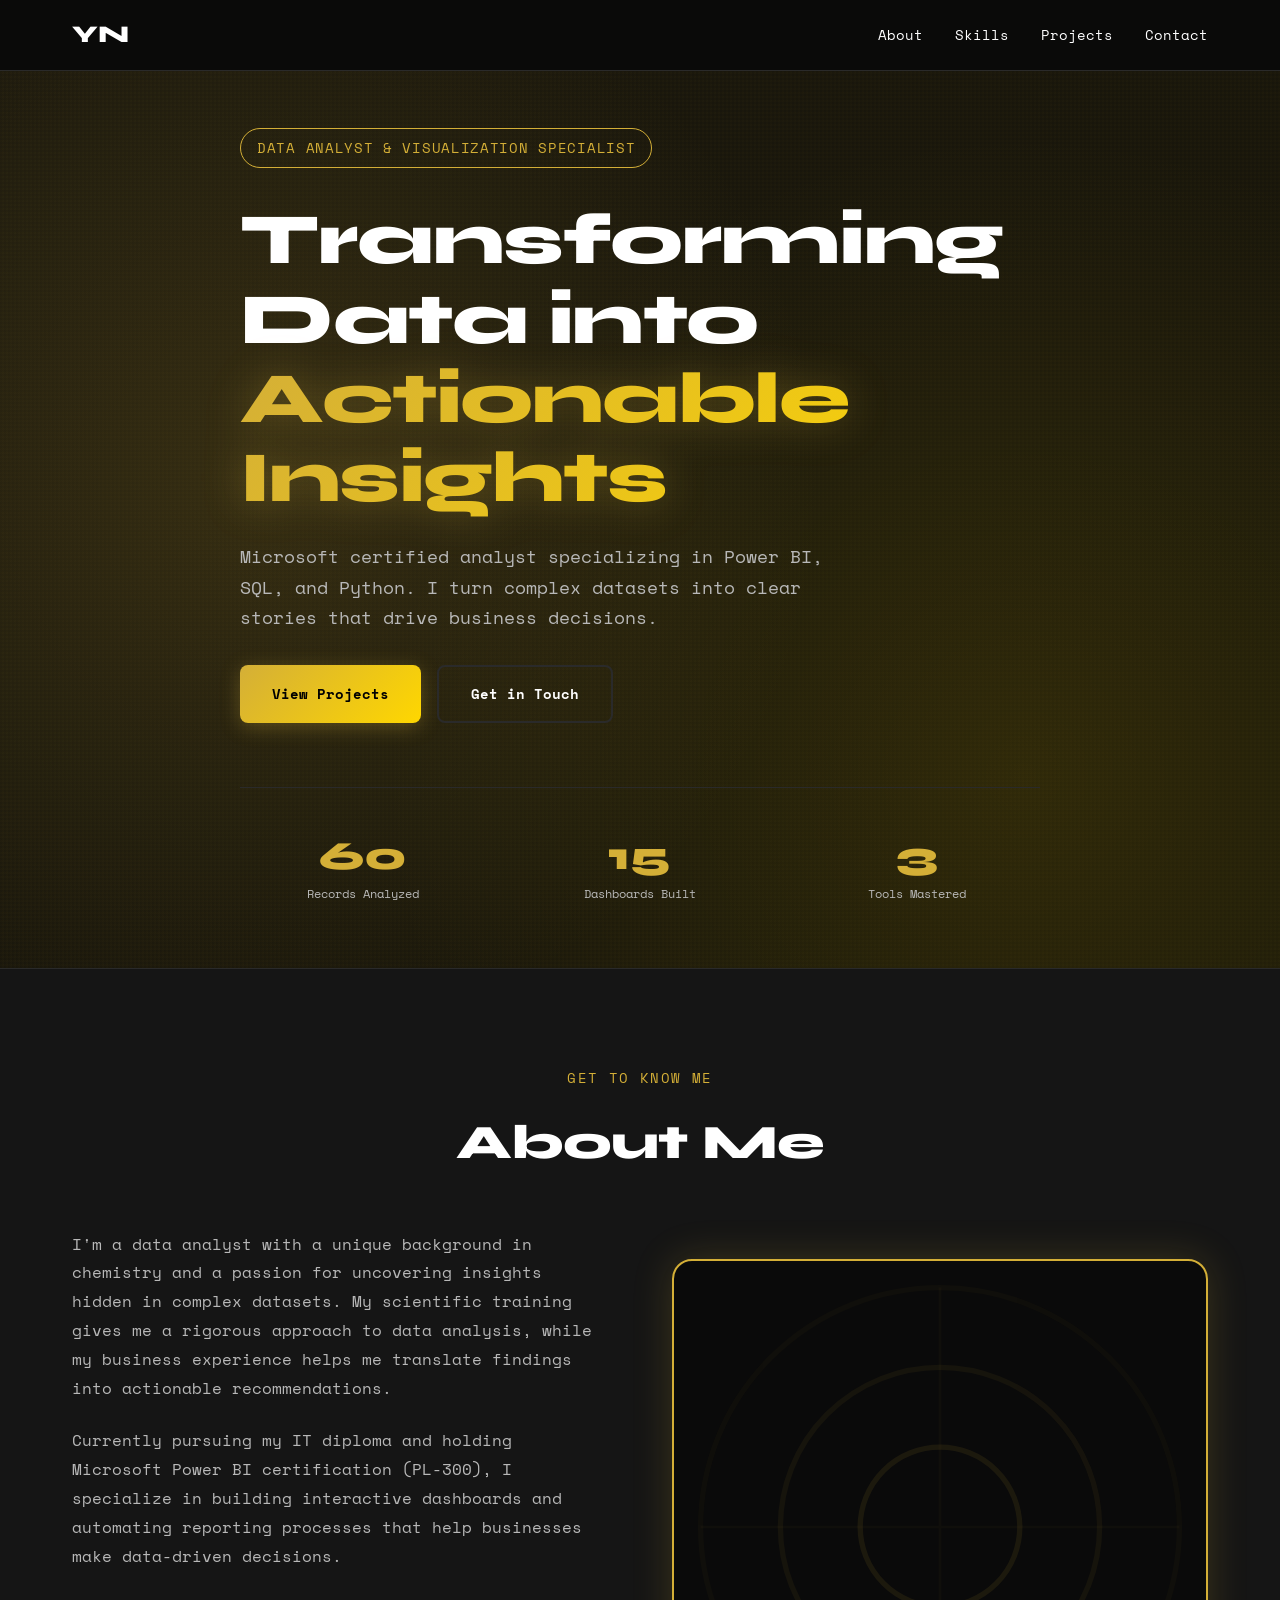
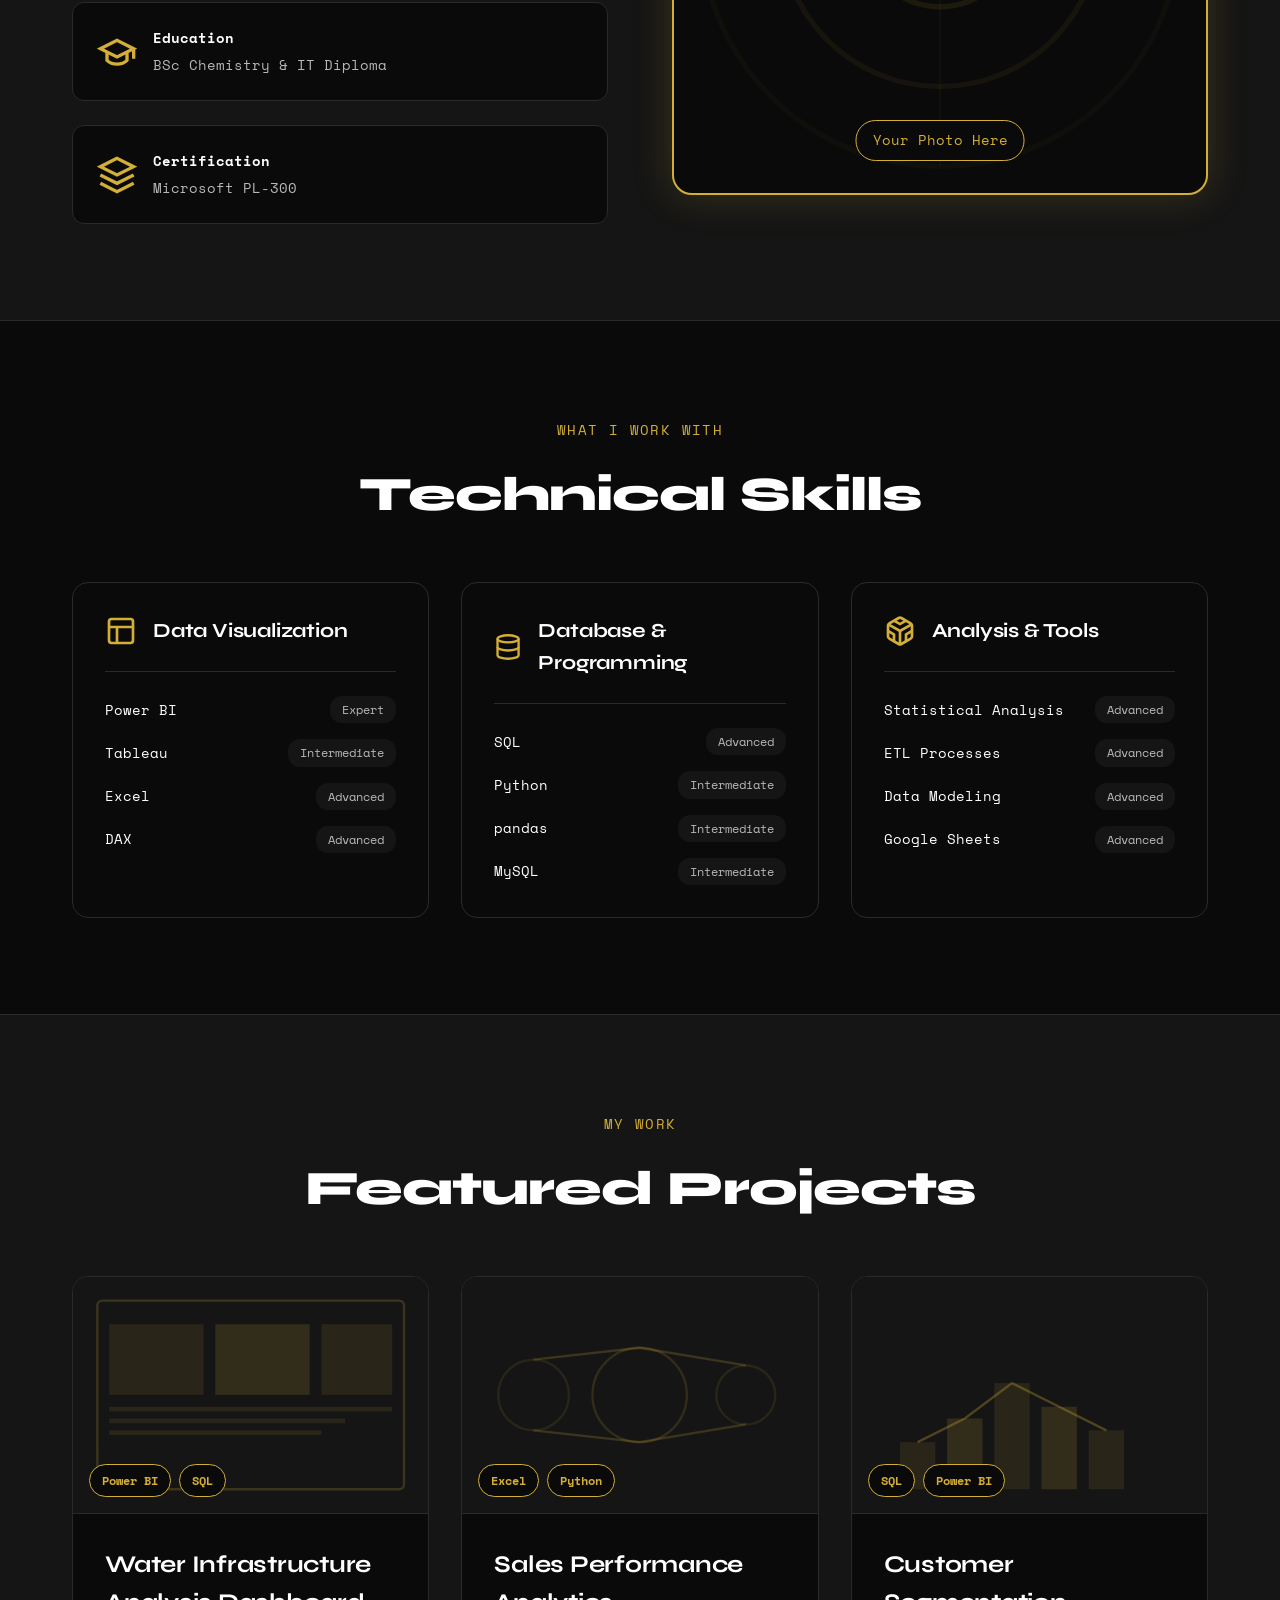
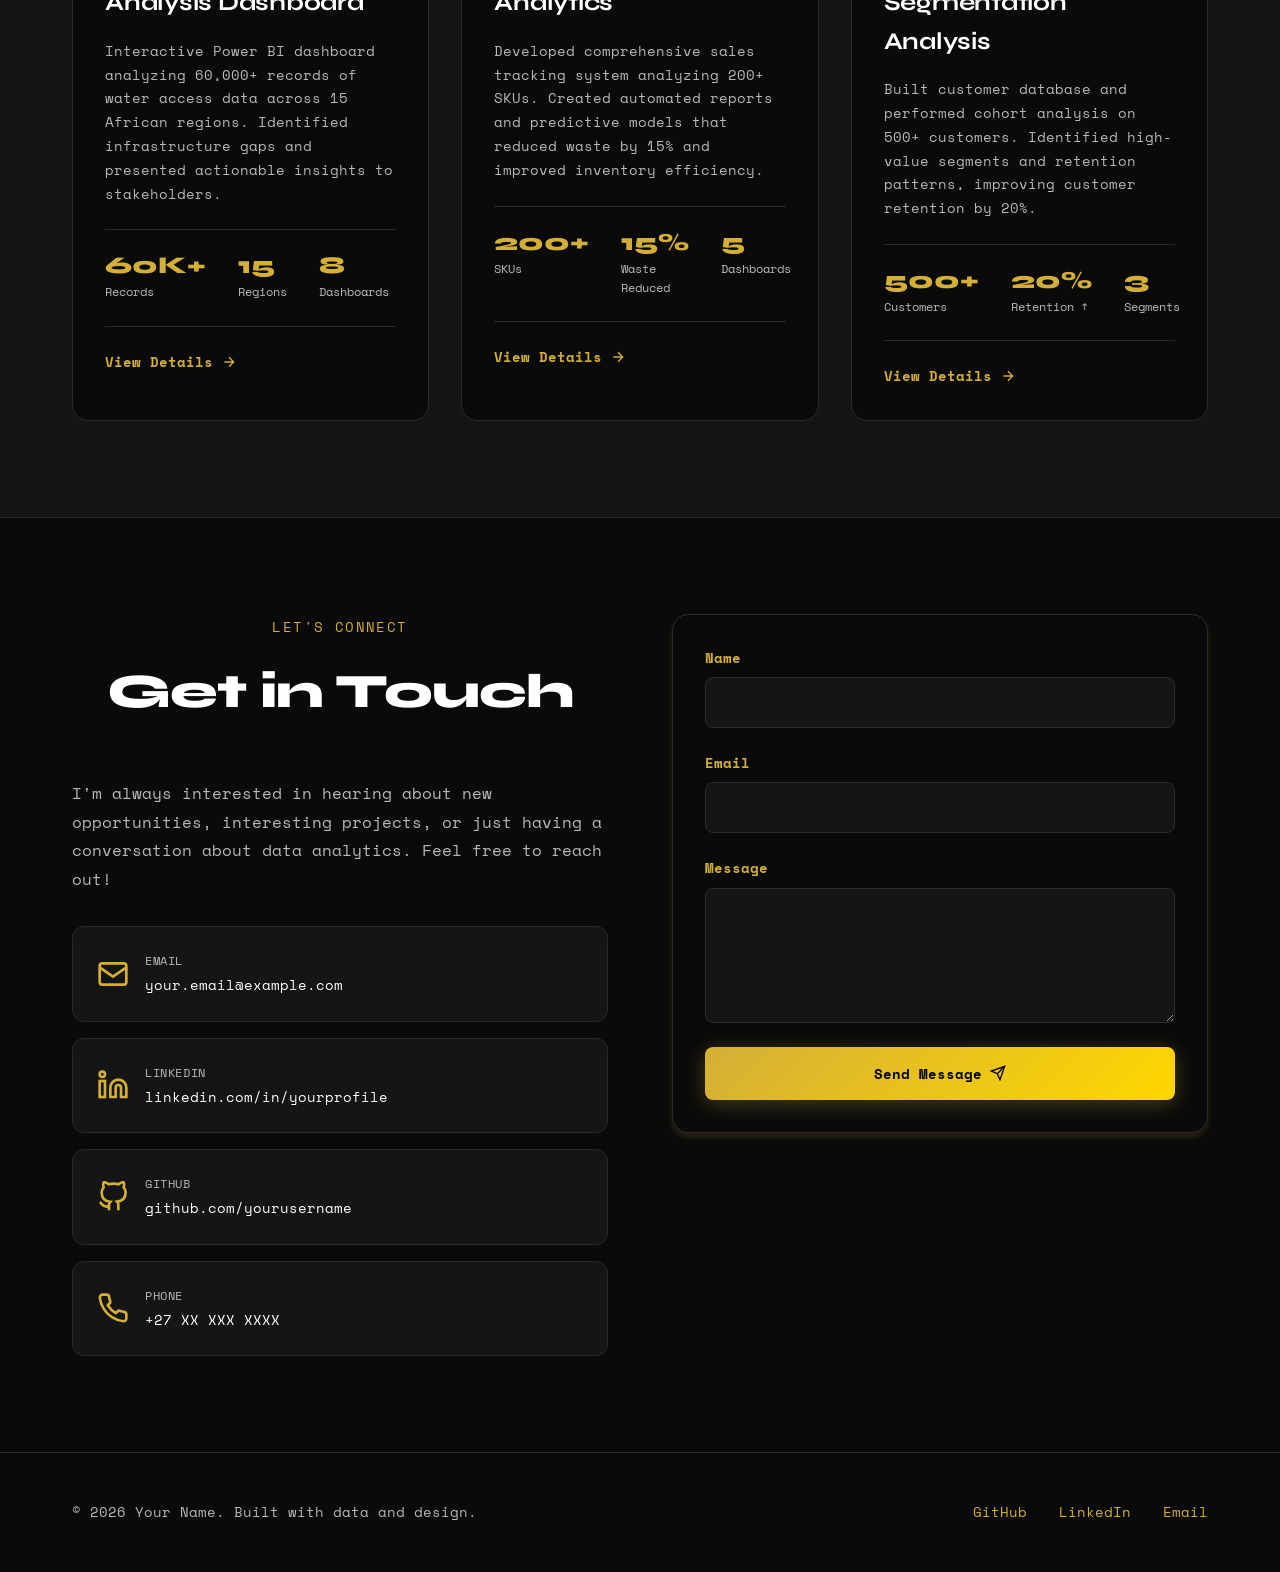
==== index.html @ 5b826ec1 "Add files via upload" ====
<!DOCTYPE html>
<html lang="en">
<head>
    <meta charset="UTF-8">
    <meta name="viewport" content="width=device-width, initial-scale=1.0">
    <title>Your Name - Data Analyst Portfolio</title>
    <link rel="stylesheet" href="styles.css">
    <link href="https://fonts.googleapis.com/css2?family=Space+Mono:wght@400;700&family=Syne:wght@400;600;700;800&display=swap" rel="stylesheet">
</head>
<body>
    <!-- Navigation -->
    <nav class="nav">
        <div class="nav-container">
            <a href="#" class="nav-logo">YN</a>
            <ul class="nav-menu" id="navMenu">
                <li><a href="#about" class="nav-link">About</a></li>
                <li><a href="#skills" class="nav-link">Skills</a></li>
                <li><a href="#projects" class="nav-link">Projects</a></li>
                <li><a href="#contact" class="nav-link">Contact</a></li>
            </ul>
            <div class="hamburger" id="hamburger">
                <span></span>
                <span></span>
                <span></span>
            </div>
        </div>
    </nav>

    <!-- Hero Section -->
    <section class="hero">
        <div class="hero-background"></div>
        <div class="container">
            <div class="hero-content">
                <div class="hero-label">Data Analyst & Visualization Specialist</div>
                <h1 class="hero-title">
                    Transforming Data into
                    <span class="gradient-text">Actionable Insights</span>
                </h1>
                <p class="hero-subtitle">
                    Microsoft certified analyst specializing in Power BI, SQL, and Python. 
                    I turn complex datasets into clear stories that drive business decisions.
                </p>
                <div class="hero-cta">
                    <a href="#projects" class="btn btn-primary">View Projects</a>
                    <a href="#contact" class="btn btn-secondary">Get in Touch</a>
                </div>
            </div>
            <div class="hero-stats">
                <div class="stat-item">
                    <div class="stat-number">60K+</div>
                    <div class="stat-label">Records Analyzed</div>
                </div>
                <div class="stat-item">
                    <div class="stat-number">15+</div>
                    <div class="stat-label">Dashboards Built</div>
                </div>
                <div class="stat-item">
                    <div class="stat-number">3+</div>
                    <div class="stat-label">Tools Mastered</div>
                </div>
            </div>
        </div>
    </section>

    <!-- About Section -->
    <section id="about" class="about">
        <div class="container">
            <div class="section-header">
                <span class="section-label">Get to know me</span>
                <h2 class="section-title">About Me</h2>
            </div>
            <div class="about-grid">
                <div class="about-content">
                    <p class="about-text">
                        I'm a data analyst with a unique background in chemistry and a passion for uncovering 
                        insights hidden in complex datasets. My scientific training gives me a rigorous approach 
                        to data analysis, while my business experience helps me translate findings into 
                        actionable recommendations.
                    </p>
                    <p class="about-text">
                        Currently pursuing my IT diploma and holding Microsoft Power BI certification (PL-300), 
                        I specialize in building interactive dashboards and automating reporting processes that 
                        help businesses make data-driven decisions.
                    </p>
                    <div class="about-credentials">
                        <div class="credential-item">
                            <svg class="credential-icon" viewBox="0 0 24 24" fill="none" stroke="currentColor" stroke-width="2">
                                <path d="M22 10v6M2 10l10-5 10 5-10 5z"></path>
                                <path d="M6 12v5c3 3 9 3 12 0v-5"></path>
                            </svg>
                            <div>
                                <div class="credential-title">Education</div>
                                <div class="credential-desc">BSc Chemistry & IT Diploma</div>
                            </div>
                        </div>
                        <div class="credential-item">
                            <svg class="credential-icon" viewBox="0 0 24 24" fill="none" stroke="currentColor" stroke-width="2">
                                <path d="M12 2L2 7l10 5 10-5-10-5z"></path>
                                <path d="M2 17l10 5 10-5M2 12l10 5 10-5"></path>
                            </svg>
                            <div>
                                <div class="credential-title">Certification</div>
                                <div class="credential-desc">Microsoft PL-300</div>
                            </div>
                        </div>
                    </div>
                </div>
                <div class="about-image">
                    <div class="image-placeholder">
                        <svg viewBox="0 0 200 200" fill="none">
                            <circle cx="100" cy="100" r="90" stroke="currentColor" stroke-width="2" opacity="0.1"/>
                            <circle cx="100" cy="100" r="60" stroke="currentColor" stroke-width="2" opacity="0.2"/>
                            <circle cx="100" cy="100" r="30" stroke="currentColor" stroke-width="2" opacity="0.3"/>
                            <path d="M100 10 L100 190 M10 100 L190 100" stroke="currentColor" stroke-width="1" opacity="0.1"/>
                        </svg>
                        <div class="image-label">Your Photo Here</div>
                    </div>
                </div>
            </div>
        </div>
    </section>

    <!-- Skills Section -->
    <section id="skills" class="skills">
        <div class="container">
            <div class="section-header">
                <span class="section-label">What I work with</span>
                <h2 class="section-title">Technical Skills</h2>
            </div>
            <div class="skills-grid">
                <div class="skill-category">
                    <div class="skill-category-header">
                        <svg class="skill-icon" viewBox="0 0 24 24" fill="none" stroke="currentColor" stroke-width="2">
                            <rect x="3" y="3" width="18" height="18" rx="2"></rect>
                            <path d="M3 9h18M9 21V9"></path>
                        </svg>
                        <h3>Data Visualization</h3>
                    </div>
                    <ul class="skill-list">
                        <li><span class="skill-name">Power BI</span><span class="skill-level">Expert</span></li>
                        <li><span class="skill-name">Tableau</span><span class="skill-level">Intermediate</span></li>
                        <li><span class="skill-name">Excel</span><span class="skill-level">Advanced</span></li>
                        <li><span class="skill-name">DAX</span><span class="skill-level">Advanced</span></li>
                    </ul>
                </div>

                <div class="skill-category">
                    <div class="skill-category-header">
                        <svg class="skill-icon" viewBox="0 0 24 24" fill="none" stroke="currentColor" stroke-width="2">
                            <ellipse cx="12" cy="5" rx="9" ry="3"></ellipse>
                            <path d="M21 12c0 1.66-4 3-9 3s-9-1.34-9-3"></path>
                            <path d="M3 5v14c0 1.66 4 3 9 3s9-1.34 9-3V5"></path>
                        </svg>
                        <h3>Database & Programming</h3>
                    </div>
                    <ul class="skill-list">
                        <li><span class="skill-name">SQL</span><span class="skill-level">Advanced</span></li>
                        <li><span class="skill-name">Python</span><span class="skill-level">Intermediate</span></li>
                        <li><span class="skill-name">pandas</span><span class="skill-level">Intermediate</span></li>
                        <li><span class="skill-name">MySQL</span><span class="skill-level">Intermediate</span></li>
                    </ul>
                </div>

                <div class="skill-category">
                    <div class="skill-category-header">
                        <svg class="skill-icon" viewBox="0 0 24 24" fill="none" stroke="currentColor" stroke-width="2">
                            <path d="M21 16V8a2 2 0 0 0-1-1.73l-7-4a2 2 0 0 0-2 0l-7 4A2 2 0 0 0 3 8v8a2 2 0 0 0 1 1.73l7 4a2 2 0 0 0 2 0l7-4A2 2 0 0 0 21 16z"></path>
                            <polyline points="7.5 4.21 12 6.81 16.5 4.21"></polyline>
                            <polyline points="7.5 19.79 7.5 14.6 3 12"></polyline>
                            <polyline points="21 12 16.5 14.6 16.5 19.79"></polyline>
                            <polyline points="3.27 6.96 12 12.01 20.73 6.96"></polyline>
                            <line x1="12" y1="22.08" x2="12" y2="12"></line>
                        </svg>
                        <h3>Analysis & Tools</h3>
                    </div>
                    <ul class="skill-list">
                        <li><span class="skill-name">Statistical Analysis</span><span class="skill-level">Advanced</span></li>
                        <li><span class="skill-name">ETL Processes</span><span class="skill-level">Advanced</span></li>
                        <li><span class="skill-name">Data Modeling</span><span class="skill-level">Advanced</span></li>
                        <li><span class="skill-name">Google Sheets</span><span class="skill-level">Advanced</span></li>
                    </ul>
                </div>
            </div>
        </div>
    </section>

    <!-- Projects Section -->
    <section id="projects" class="projects">
        <div class="container">
            <div class="section-header">
                <span class="section-label">My work</span>
                <h2 class="section-title">Featured Projects</h2>
            </div>
            <div class="projects-grid">
                <!-- Project 1 -->
                <article class="project-card">
                    <div class="project-image">
                        <div class="project-placeholder">
                            <svg viewBox="0 0 300 200" fill="none">
                                <rect x="20" y="20" width="260" height="160" rx="4" stroke="currentColor" stroke-width="2" opacity="0.2"/>
                                <rect x="30" y="40" width="80" height="60" fill="currentColor" opacity="0.1"/>
                                <rect x="120" y="40" width="80" height="60" fill="currentColor" opacity="0.15"/>
                                <rect x="210" y="40" width="60" height="60" fill="currentColor" opacity="0.1"/>
                                <rect x="30" y="110" width="240" height="4" fill="currentColor" opacity="0.1"/>
                                <rect x="30" y="120" width="200" height="4" fill="currentColor" opacity="0.1"/>
                                <rect x="30" y="130" width="180" height="4" fill="currentColor" opacity="0.1"/>
                            </svg>
                        </div>
                        <div class="project-tags">
                            <span class="tag">Power BI</span>
                            <span class="tag">SQL</span>
                        </div>
                    </div>
                    <div class="project-content">
                        <h3 class="project-title">Water Infrastructure Analysis Dashboard</h3>
                        <p class="project-description">
                            Interactive Power BI dashboard analyzing 60,000+ records of water access data across 
                            15 African regions. Identified infrastructure gaps and presented actionable insights 
                            to stakeholders.
                        </p>
                        <div class="project-stats">
                            <div class="project-stat">
                                <span class="stat-value">60K+</span>
                                <span class="stat-label">Records</span>
                            </div>
                            <div class="project-stat">
                                <span class="stat-value">15</span>
                                <span class="stat-label">Regions</span>
                            </div>
                            <div class="project-stat">
                                <span class="stat-value">8</span>
                                <span class="stat-label">Dashboards</span>
                            </div>
                        </div>
                        <div class="project-links">
                            <a href="#" class="project-link">
                                View Details
                                <svg width="16" height="16" viewBox="0 0 24 24" fill="none" stroke="currentColor" stroke-width="2">
                                    <path d="M5 12h14M12 5l7 7-7 7"/>
                                </svg>
                            </a>
                        </div>
                    </div>
                </article>

                <!-- Project 2 -->
                <article class="project-card">
                    <div class="project-image">
                        <div class="project-placeholder">
                            <svg viewBox="0 0 300 200" fill="none">
                                <circle cx="60" cy="100" r="30" stroke="currentColor" stroke-width="2" opacity="0.1"/>
                                <circle cx="150" cy="100" r="40" stroke="currentColor" stroke-width="2" opacity="0.15"/>
                                <circle cx="240" cy="100" r="25" stroke="currentColor" stroke-width="2" opacity="0.1"/>
                                <path d="M60 70 L150 60 L240 75" stroke="currentColor" stroke-width="2" opacity="0.2"/>
                                <path d="M60 130 L150 140 L240 125" stroke="currentColor" stroke-width="2" opacity="0.2"/>
                            </svg>
                        </div>
                        <div class="project-tags">
                            <span class="tag">Excel</span>
                            <span class="tag">Python</span>
                        </div>
                    </div>
                    <div class="project-content">
                        <h3 class="project-title">Sales Performance Analytics</h3>
                        <p class="project-description">
                            Developed comprehensive sales tracking system analyzing 200+ SKUs. Created automated 
                            reports and predictive models that reduced waste by 15% and improved inventory efficiency.
                        </p>
                        <div class="project-stats">
                            <div class="project-stat">
                                <span class="stat-value">200+</span>
                                <span class="stat-label">SKUs</span>
                            </div>
                            <div class="project-stat">
                                <span class="stat-value">15%</span>
                                <span class="stat-label">Waste Reduced</span>
                            </div>
                            <div class="project-stat">
                                <span class="stat-value">5</span>
                                <span class="stat-label">Dashboards</span>
                            </div>
                        </div>
                        <div class="project-links">
                            <a href="#" class="project-link">
                                View Details
                                <svg width="16" height="16" viewBox="0 0 24 24" fill="none" stroke="currentColor" stroke-width="2">
                                    <path d="M5 12h14M12 5l7 7-7 7"/>
                                </svg>
                            </a>
                        </div>
                    </div>
                </article>

                <!-- Project 3 -->
                <article class="project-card">
                    <div class="project-image">
                        <div class="project-placeholder">
                            <svg viewBox="0 0 300 200" fill="none">
                                <rect x="40" y="140" width="30" height="40" fill="currentColor" opacity="0.1"/>
                                <rect x="80" y="120" width="30" height="60" fill="currentColor" opacity="0.15"/>
                                <rect x="120" y="90" width="30" height="90" fill="currentColor" opacity="0.1"/>
                                <rect x="160" y="110" width="30" height="70" fill="currentColor" opacity="0.15"/>
                                <rect x="200" y="130" width="30" height="50" fill="currentColor" opacity="0.1"/>
                                <path d="M55 140 L95 120 L135 90 L175 110 L215 130" stroke="currentColor" stroke-width="2" opacity="0.3"/>
                            </svg>
                        </div>
                        <div class="project-tags">
                            <span class="tag">SQL</span>
                            <span class="tag">Power BI</span>
                        </div>
                    </div>
                    <div class="project-content">
                        <h3 class="project-title">Customer Segmentation Analysis</h3>
                        <p class="project-description">
                            Built customer database and performed cohort analysis on 500+ customers. Identified 
                            high-value segments and retention patterns, improving customer retention by 20%.
                        </p>
                        <div class="project-stats">
                            <div class="project-stat">
                                <span class="stat-value">500+</span>
                                <span class="stat-label">Customers</span>
                            </div>
                            <div class="project-stat">
                                <span class="stat-value">20%</span>
                                <span class="stat-label">Retention ↑</span>
                            </div>
                            <div class="project-stat">
                                <span class="stat-value">3</span>
                                <span class="stat-label">Segments</span>
                            </div>
                        </div>
                        <div class="project-links">
                            <a href="#" class="project-link">
                                View Details
                                <svg width="16" height="16" viewBox="0 0 24 24" fill="none" stroke="currentColor" stroke-width="2">
                                    <path d="M5 12h14M12 5l7 7-7 7"/>
                                </svg>
                            </a>
                        </div>
                    </div>
                </article>
            </div>
        </div>
    </section>

    <!-- Contact Section -->
    <section id="contact" class="contact">
        <div class="container">
            <div class="contact-grid">
                <div class="contact-info">
                    <div class="section-header">
                        <span class="section-label">Let's connect</span>
                        <h2 class="section-title">Get in Touch</h2>
                    </div>
                    <p class="contact-text">
                        I'm always interested in hearing about new opportunities, interesting projects, 
                        or just having a conversation about data analytics. Feel free to reach out!
                    </p>
                    <div class="contact-methods">
                        <a href="mailto:your.email@example.com" class="contact-method">
                            <svg class="contact-icon" viewBox="0 0 24 24" fill="none" stroke="currentColor" stroke-width="2">
                                <rect x="2" y="4" width="20" height="16" rx="2"></rect>
                                <path d="M22 7l-10 7L2 7"></path>
                            </svg>
                            <div>
                                <div class="contact-label">Email</div>
                                <div class="contact-value">your.email@example.com</div>
                            </div>
                        </a>
                        <a href="https://linkedin.com/in/yourprofile" target="_blank" class="contact-method">
                            <svg class="contact-icon" viewBox="0 0 24 24" fill="none" stroke="currentColor" stroke-width="2">
                                <path d="M16 8a6 6 0 0 1 6 6v7h-4v-7a2 2 0 0 0-2-2 2 2 0 0 0-2 2v7h-4v-7a6 6 0 0 1 6-6z"></path>
                                <rect x="2" y="9" width="4" height="12"></rect>
                                <circle cx="4" cy="4" r="2"></circle>
                            </svg>
                            <div>
                                <div class="contact-label">LinkedIn</div>
                                <div class="contact-value">linkedin.com/in/yourprofile</div>
                            </div>
                        </a>
                        <a href="https://github.com/yourusername" target="_blank" class="contact-method">
                            <svg class="contact-icon" viewBox="0 0 24 24" fill="none" stroke="currentColor" stroke-width="2">
                                <path d="M9 19c-5 1.5-5-2.5-7-3m14 6v-3.87a3.37 3.37 0 0 0-.94-2.61c3.14-.35 6.44-1.54 6.44-7A5.44 5.44 0 0 0 20 4.77 5.07 5.07 0 0 0 19.91 1S18.73.65 16 2.48a13.38 13.38 0 0 0-7 0C6.27.65 5.09 1 5.09 1A5.07 5.07 0 0 0 5 4.77a5.44 5.44 0 0 0-1.5 3.78c0 5.42 3.3 6.61 6.44 7A3.37 3.37 0 0 0 9 18.13V22"></path>
                            </svg>
                            <div>
                                <div class="contact-label">GitHub</div>
                                <div class="contact-value">github.com/yourusername</div>
                            </div>
                        </a>
                        <a href="tel:+27XXXXXXXXX" class="contact-method">
                            <svg class="contact-icon" viewBox="0 0 24 24" fill="none" stroke="currentColor" stroke-width="2">
                                <path d="M22 16.92v3a2 2 0 0 1-2.18 2 19.79 19.79 0 0 1-8.63-3.07 19.5 19.5 0 0 1-6-6 19.79 19.79 0 0 1-3.07-8.67A2 2 0 0 1 4.11 2h3a2 2 0 0 1 2 1.72 12.84 12.84 0 0 0 .7 2.81 2 2 0 0 1-.45 2.11L8.09 9.91a16 16 0 0 0 6 6l1.27-1.27a2 2 0 0 1 2.11-.45 12.84 12.84 0 0 0 2.81.7A2 2 0 0 1 22 16.92z"></path>
                            </svg>
                            <div>
                                <div class="contact-label">Phone</div>
                                <div class="contact-value">+27 XX XXX XXXX</div>
                            </div>
                        </a>
                    </div>
                </div>
                <div class="contact-form-wrapper">
                    <form class="contact-form" id="contactForm">
                        <div class="form-group">
                            <label for="name">Name</label>
                            <input type="text" id="name" name="name" required>
                        </div>
                        <div class="form-group">
                            <label for="email">Email</label>
                            <input type="email" id="email" name="email" required>
                        </div>
                        <div class="form-group">
                            <label for="message">Message</label>
                            <textarea id="message" name="message" rows="5" required></textarea>
                        </div>
                        <button type="submit" class="btn btn-primary btn-full">
                            Send Message
                            <svg width="16" height="16" viewBox="0 0 24 24" fill="none" stroke="currentColor" stroke-width="2">
                                <line x1="22" y1="2" x2="11" y2="13"></line>
                                <polygon points="22 2 15 22 11 13 2 9 22 2"></polygon>
                            </svg>
                        </button>
                    </form>
                </div>
            </div>
        </div>
    </section>

    <!-- Footer -->
    <footer class="footer">
        <div class="container">
            <div class="footer-content">
                <p>&copy; 2026 Your Name. Built with data and design.</p>
                <div class="footer-links">
                    <a href="https://github.com/yourusername" target="_blank">GitHub</a>
                    <a href="https://linkedin.com/in/yourprofile" target="_blank">LinkedIn</a>
                    <a href="mailto:your.email@example.com">Email</a>
                </div>
            </div>
        </div>
    </footer>

    <script src="script.js"></script>
</body>
</html>
---- styles.css ----
:root {
    --color-primary: #D4AF37;
    --color-primary-dark: #B8941F;
    --color-secondary: #FFD700;
    --color-text: #ffffff;
    --color-text-light: #b8b8b8;
    --color-bg: #0a0a0a;
    --color-bg-alt: #151515;
    --color-border: #2a2a2a;
    --color-accent: #FFD700;
    
    --font-display: 'Syne', sans-serif;
    --font-body: 'Space Mono', monospace;
    
    --transition: all 0.3s cubic-bezier(0.4, 0, 0.2, 1);
    --shadow-sm: 0 1px 3px rgba(212, 175, 55, 0.1);
    --shadow-md: 0 4px 6px rgba(212, 175, 55, 0.15);
    --shadow-lg: 0 10px 40px rgba(212, 175, 55, 0.2);
    --shadow-xl: 0 20px 60px rgba(212, 175, 55, 0.25);
}

* {
    margin: 0;
    padding: 0;
    box-sizing: border-box;
}

html {
    scroll-behavior: smooth;
}

body {
    font-family: var(--font-body);
    color: var(--color-text);
    background: var(--color-bg);
    line-height: 1.6;
    overflow-x: hidden;
}

.container {
    max-width: 1200px;
    margin: 0 auto;
    padding: 0 2rem;
}

/* Navigation */
.nav {
    position: fixed;
    top: 0;
    left: 0;
    right: 0;
    background: rgba(10, 10, 10, 0.95);
    backdrop-filter: blur(10px);
    z-index: 1000;
    border-bottom: 1px solid var(--color-border);
    transition: var(--transition);
}

.nav.scrolled {
    box-shadow: var(--shadow-md);
    border-bottom: 1px solid var(--color-primary);
}

.nav-container {
    max-width: 1200px;
    margin: 0 auto;
    padding: 1rem 2rem;
    display: flex;
    justify-content: space-between;
    align-items: center;
}

.nav-logo {
    font-family: var(--font-display);
    font-size: 1.5rem;
    font-weight: 800;
    color: var(--color-text);
    text-decoration: none;
    letter-spacing: -0.02em;
}

.nav-menu {
    display: flex;
    list-style: none;
    gap: 2rem;
}

.nav-link {
    color: var(--color-text);
    text-decoration: none;
    font-size: 0.875rem;
    font-weight: 400;
    transition: var(--transition);
    position: relative;
}

.nav-link::after {
    content: '';
    position: absolute;
    bottom: -4px;
    left: 0;
    width: 0;
    height: 2px;
    background: var(--color-primary);
    transition: var(--transition);
}

.nav-link:hover {
    color: var(--color-primary);
}

.nav-link:hover::after {
    width: 100%;
}

.hamburger {
    display: none;
    flex-direction: column;
    gap: 5px;
    cursor: pointer;
}

.hamburger span {
    width: 25px;
    height: 2px;
    background: var(--color-primary);
    transition: var(--transition);
}

/* Hero Section */
.hero {
    min-height: 100vh;
    display: flex;
    align-items: center;
    position: relative;
    padding: 8rem 0 4rem;
    overflow: hidden;
}

.hero-background {
    position: absolute;
    top: 0;
    left: 0;
    right: 0;
    bottom: 0;
    z-index: 0;
    background: 
        linear-gradient(135deg, rgba(212, 175, 55, 0.08) 0%, rgba(255, 215, 0, 0.05) 100%),
        radial-gradient(circle at 20% 50%, rgba(212, 175, 55, 0.15) 0%, transparent 50%),
        radial-gradient(circle at 80% 80%, rgba(255, 215, 0, 0.1) 0%, transparent 50%);
}

.hero-background::before {
    content: '';
    position: absolute;
    top: 0;
    left: 0;
    right: 0;
    bottom: 0;
    background-image: 
        repeating-linear-gradient(0deg, transparent, transparent 2px, rgba(212, 175, 55, 0.03) 2px, rgba(212, 175, 55, 0.03) 4px),
        repeating-linear-gradient(90deg, transparent, transparent 2px, rgba(212, 175, 55, 0.03) 2px, rgba(212, 175, 55, 0.03) 4px);
    opacity: 0.5;
}

.hero .container {
    position: relative;
    z-index: 1;
}

.hero-content {
    max-width: 800px;
    animation: fadeInUp 1s ease-out;
}

.hero-label {
    display: inline-block;
    font-size: 0.875rem;
    font-weight: 400;
    color: var(--color-primary);
    border: 1px solid var(--color-primary);
    padding: 0.5rem 1rem;
    border-radius: 50px;
    margin-bottom: 2rem;
    letter-spacing: 0.05em;
    text-transform: uppercase;
}

.hero-title {
    font-family: var(--font-display);
    font-size: clamp(2.5rem, 6vw, 4.5rem);
    font-weight: 800;
    line-height: 1.1;
    margin-bottom: 1.5rem;
    letter-spacing: -0.02em;
}

.gradient-text {
    background: linear-gradient(135deg, var(--color-primary) 0%, var(--color-secondary) 100%);
    -webkit-background-clip: text;
    -webkit-text-fill-color: transparent;
    background-clip: text;
    display: inline-block;
    filter: drop-shadow(0 0 20px rgba(212, 175, 55, 0.3));
}

.hero-subtitle {
    font-size: 1.125rem;
    color: var(--color-text-light);
    margin-bottom: 2rem;
    max-width: 600px;
    line-height: 1.7;
}

.hero-cta {
    display: flex;
    gap: 1rem;
    flex-wrap: wrap;
}

.btn {
    display: inline-flex;
    align-items: center;
    gap: 0.5rem;
    padding: 1rem 2rem;
    border-radius: 8px;
    font-family: var(--font-body);
    font-size: 0.875rem;
    font-weight: 700;
    text-decoration: none;
    transition: var(--transition);
    cursor: pointer;
    border: none;
}

.btn-primary {
    background: linear-gradient(135deg, var(--color-primary) 0%, var(--color-secondary) 100%);
    color: #000000;
    font-weight: 700;
    box-shadow: 0 4px 20px rgba(212, 175, 55, 0.3);
}

.btn-primary:hover {
    background: linear-gradient(135deg, var(--color-secondary) 0%, var(--color-primary) 100%);
    transform: translateY(-2px);
    box-shadow: 0 8px 30px rgba(212, 175, 55, 0.5);
}

.btn-secondary {
    background: transparent;
    color: var(--color-text);
    border: 2px solid var(--color-border);
}

.btn-secondary:hover {
    border-color: var(--color-primary);
    color: var(--color-primary);
    transform: translateY(-2px);
}

.btn-full {
    width: 100%;
    justify-content: center;
}

.hero-stats {
    display: grid;
    grid-template-columns: repeat(auto-fit, minmax(150px, 1fr));
    gap: 2rem;
    margin-top: 4rem;
    padding-top: 3rem;
    border-top: 1px solid var(--color-border);
}

.stat-item {
    text-align: center;
    animation: fadeInUp 1s ease-out;
    animation-delay: 0.3s;
    opacity: 0;
    animation-fill-mode: forwards;
}

.stat-number {
    font-family: var(--font-display);
    font-size: 2.5rem;
    font-weight: 800;
    color: var(--color-primary);
    line-height: 1;
    margin-bottom: 0.5rem;
}

.stat-label {
    font-size: 0.875rem;
    color: var(--color-text-light);
}

/* Section Styling */
section {
    padding: 6rem 0;
}

.section-header {
    margin-bottom: 3rem;
    text-align: center;
}

.section-label {
    display: inline-block;
    font-size: 0.875rem;
    color: var(--color-primary);
    text-transform: uppercase;
    letter-spacing: 0.1em;
    margin-bottom: 1rem;
}

.section-title {
    font-family: var(--font-display);
    font-size: clamp(2rem, 4vw, 3rem);
    font-weight: 800;
    letter-spacing: -0.02em;
}

/* About Section */
.about {
    background: var(--color-bg-alt);
    border-top: 1px solid var(--color-border);
    border-bottom: 1px solid var(--color-border);
}

.about-grid {
    display: grid;
    grid-template-columns: 1fr 1fr;
    gap: 4rem;
    align-items: center;
}

.about-text {
    font-size: 1rem;
    color: var(--color-text-light);
    margin-bottom: 1.5rem;
    line-height: 1.8;
}

.about-credentials {
    display: flex;
    flex-direction: column;
    gap: 1.5rem;
    margin-top: 2rem;
}

.credential-item {
    display: flex;
    align-items: center;
    gap: 1rem;
    padding: 1.5rem;
    background: var(--color-bg);
    border-radius: 12px;
    border: 1px solid var(--color-border);
    transition: var(--transition);
}

.credential-item:hover {
    transform: translateX(8px);
    box-shadow: var(--shadow-md);
    border-color: var(--color-primary);
}

.credential-icon {
    width: 40px;
    height: 40px;
    color: var(--color-primary);
    flex-shrink: 0;
}

.credential-title {
    font-size: 0.875rem;
    font-weight: 700;
    color: var(--color-text);
    margin-bottom: 0.25rem;
}

.credential-desc {
    font-size: 0.875rem;
    color: var(--color-text-light);
}

.about-image {
    position: relative;
}

.image-placeholder {
    position: relative;
    aspect-ratio: 1;
    background: var(--color-bg);
    border-radius: 20px;
    border: 2px solid var(--color-primary);
    display: flex;
    align-items: center;
    justify-content: center;
    overflow: hidden;
    box-shadow: 0 0 40px rgba(212, 175, 55, 0.2);
}

.image-placeholder svg {
    width: 100%;
    height: 100%;
    color: var(--color-primary);
    opacity: 0.3;
}

.image-label {
    position: absolute;
    bottom: 2rem;
    left: 50%;
    transform: translateX(-50%);
    font-size: 0.875rem;
    color: var(--color-primary);
    background: var(--color-bg);
    padding: 0.5rem 1rem;
    border-radius: 20px;
    border: 1px solid var(--color-primary);
}

/* Skills Section */
.skills-grid {
    display: grid;
    grid-template-columns: repeat(auto-fit, minmax(300px, 1fr));
    gap: 2rem;
}

.skill-category {
    background: var(--color-bg);
    border: 1px solid var(--color-border);
    border-radius: 16px;
    padding: 2rem;
    transition: var(--transition);
    position: relative;
    overflow: hidden;
}

.skill-category::before {
    content: '';
    position: absolute;
    top: 0;
    left: 0;
    right: 0;
    height: 3px;
    background: linear-gradient(90deg, var(--color-primary) 0%, var(--color-secondary) 100%);
    opacity: 0;
    transition: var(--transition);
}

.skill-category:hover {
    box-shadow: var(--shadow-lg);
    transform: translateY(-4px);
    border-color: var(--color-primary);
}

.skill-category:hover::before {
    opacity: 1;
}

.skill-category-header {
    display: flex;
    align-items: center;
    gap: 1rem;
    margin-bottom: 1.5rem;
    padding-bottom: 1.5rem;
    border-bottom: 1px solid var(--color-border);
}

.skill-icon {
    width: 32px;
    height: 32px;
    color: var(--color-primary);
}

.skill-category-header h3 {
    font-family: var(--font-display);
    font-size: 1.25rem;
    font-weight: 700;
    letter-spacing: -0.01em;
}

.skill-list {
    list-style: none;
    display: flex;
    flex-direction: column;
    gap: 1rem;
}

.skill-list li {
    display: flex;
    justify-content: space-between;
    align-items: center;
    font-size: 0.875rem;
}

.skill-name {
    color: var(--color-text);
    font-weight: 400;
}

.skill-level {
    color: var(--color-text-light);
    font-size: 0.75rem;
    padding: 0.25rem 0.75rem;
    background: var(--color-bg-alt);
    border-radius: 12px;
}

/* Projects Section */
.projects {
    background: var(--color-bg-alt);
    border-top: 1px solid var(--color-border);
    border-bottom: 1px solid var(--color-border);
}

.projects-grid {
    display: grid;
    grid-template-columns: repeat(auto-fit, minmax(350px, 1fr));
    gap: 2rem;
}

.project-card {
    background: var(--color-bg);
    border-radius: 16px;
    overflow: hidden;
    border: 1px solid var(--color-border);
    transition: var(--transition);
    position: relative;
}

.project-card::after {
    content: '';
    position: absolute;
    top: 0;
    left: 0;
    right: 0;
    bottom: 0;
    border: 2px solid var(--color-primary);
    border-radius: 16px;
    opacity: 0;
    transition: var(--transition);
    pointer-events: none;
}

.project-card:hover {
    transform: translateY(-8px);
    box-shadow: var(--shadow-xl);
}

.project-card:hover::after {
    opacity: 1;
}

.project-image {
    position: relative;
    aspect-ratio: 3/2;
    background: var(--color-bg-alt);
    border-bottom: 1px solid var(--color-border);
}

.project-placeholder {
    width: 100%;
    height: 100%;
    display: flex;
    align-items: center;
    justify-content: center;
}

.project-placeholder svg {
    width: 100%;
    height: 100%;
    color: var(--color-primary);
}

.project-tags {
    position: absolute;
    bottom: 1rem;
    left: 1rem;
    display: flex;
    gap: 0.5rem;
}

.tag {
    font-size: 0.75rem;
    padding: 0.375rem 0.75rem;
    background: var(--color-bg);
    color: var(--color-primary);
    border-radius: 20px;
    font-weight: 700;
    border: 1px solid var(--color-primary);
    backdrop-filter: blur(10px);
}

.project-content {
    padding: 2rem;
}

.project-title {
    font-family: var(--font-display);
    font-size: 1.5rem;
    font-weight: 700;
    margin-bottom: 1rem;
    letter-spacing: -0.01em;
}

.project-description {
    font-size: 0.875rem;
    color: var(--color-text-light);
    line-height: 1.7;
    margin-bottom: 1.5rem;
}

.project-stats {
    display: flex;
    gap: 2rem;
    padding: 1.5rem 0;
    border-top: 1px solid var(--color-border);
    border-bottom: 1px solid var(--color-border);
    margin-bottom: 1.5rem;
}

.project-stat {
    display: flex;
    flex-direction: column;
}

.stat-value {
    font-family: var(--font-display);
    font-size: 1.5rem;
    font-weight: 800;
    color: var(--color-primary);
    line-height: 1;
}

.stat-label {
    font-size: 0.75rem;
    color: var(--color-text-light);
    margin-top: 0.25rem;
}

.project-links {
    display: flex;
    gap: 1rem;
}

.project-link {
    display: inline-flex;
    align-items: center;
    gap: 0.5rem;
    color: var(--color-primary);
    text-decoration: none;
    font-size: 0.875rem;
    font-weight: 700;
    transition: var(--transition);
}

.project-link:hover {
    gap: 0.75rem;
}

.project-link svg {
    transition: var(--transition);
}

/* Contact Section */
.contact-grid {
    display: grid;
    grid-template-columns: 1fr 1fr;
    gap: 4rem;
    align-items: start;
}

.contact-text {
    font-size: 1rem;
    color: var(--color-text-light);
    line-height: 1.8;
    margin-bottom: 2rem;
}

.contact-methods {
    display: flex;
    flex-direction: column;
    gap: 1rem;
}

.contact-method {
    display: flex;
    align-items: center;
    gap: 1rem;
    padding: 1.5rem;
    background: var(--color-bg-alt);
    border-radius: 12px;
    border: 1px solid var(--color-border);
    text-decoration: none;
    transition: var(--transition);
}

.contact-method:hover {
    transform: translateX(8px);
    box-shadow: var(--shadow-md);
    border-color: var(--color-primary);
}

.contact-icon {
    width: 32px;
    height: 32px;
    color: var(--color-primary);
    flex-shrink: 0;
}

.contact-label {
    font-size: 0.75rem;
    color: var(--color-text-light);
    text-transform: uppercase;
    letter-spacing: 0.05em;
    margin-bottom: 0.25rem;
}

.contact-value {
    font-size: 0.875rem;
    color: var(--color-text);
    font-weight: 400;
}

.contact-form-wrapper {
    background: var(--color-bg);
    padding: 2rem;
    border-radius: 16px;
    border: 1px solid var(--color-border);
    box-shadow: var(--shadow-md);
}

.contact-form {
    display: flex;
    flex-direction: column;
    gap: 1.5rem;
}

.form-group {
    display: flex;
    flex-direction: column;
    gap: 0.5rem;
}

.form-group label {
    font-size: 0.875rem;
    font-weight: 700;
    color: var(--color-primary);
}

.form-group input,
.form-group textarea {
    font-family: var(--font-body);
    font-size: 0.875rem;
    padding: 0.875rem;
    border: 1px solid var(--color-border);
    border-radius: 8px;
    transition: var(--transition);
    background: var(--color-bg-alt);
    color: var(--color-text);
}

.form-group input:focus,
.form-group textarea:focus {
    outline: none;
    border-color: var(--color-primary);
    box-shadow: 0 0 0 3px rgba(212, 175, 55, 0.2);
    background: var(--color-bg);
}

.form-group textarea {
    resize: vertical;
    min-height: 120px;
}

/* Footer */
.footer {
    background: var(--color-bg);
    color: var(--color-text);
    padding: 3rem 0;
    border-top: 1px solid var(--color-border);
}

.footer-content {
    display: flex;
    justify-content: space-between;
    align-items: center;
    flex-wrap: wrap;
    gap: 1rem;
}

.footer-content p {
    font-size: 0.875rem;
    opacity: 0.7;
}

.footer-links {
    display: flex;
    gap: 2rem;
}

.footer-links a {
    color: var(--color-primary);
    text-decoration: none;
    font-size: 0.875rem;
    transition: var(--transition);
}

.footer-links a:hover {
    color: var(--color-secondary);
    text-shadow: 0 0 10px rgba(212, 175, 55, 0.5);
}

/* Animations */
@keyframes fadeInUp {
    from {
        opacity: 0;
        transform: translateY(30px);
    }
    to {
        opacity: 1;
        transform: translateY(0);
    }
}

@keyframes fadeIn {
    from {
        opacity: 0;
    }
    to {
        opacity: 1;
    }
}

/* Responsive Design */
@media (max-width: 968px) {
    .nav-menu {
        position: fixed;
        top: 70px;
        right: -100%;
        width: 100%;
        max-width: 300px;
        height: calc(100vh - 70px);
        background: var(--color-bg);
        flex-direction: column;
        padding: 2rem;
        box-shadow: var(--shadow-lg);
        transition: var(--transition);
        gap: 1rem;
        border-left: 1px solid var(--color-border);
    }
    
    .nav-menu.active {
        right: 0;
    }
    
    .hamburger {
        display: flex;
    }
    
    .hamburger.active span:nth-child(1) {
        transform: rotate(45deg) translate(7px, 7px);
    }
    
    .hamburger.active span:nth-child(2) {
        opacity: 0;
    }
    
    .hamburger.active span:nth-child(3) {
        transform: rotate(-45deg) translate(7px, -7px);
    }
    
    .about-grid,
    .contact-grid {
        grid-template-columns: 1fr;
        gap: 3rem;
    }
    
    .projects-grid {
        grid-template-columns: 1fr;
    }
    
    .hero-stats {
        grid-template-columns: repeat(3, 1fr);
    }
}

@media (max-width: 640px) {
    .container {
        padding: 0 1rem;
    }
    
    .hero {
        padding: 6rem 0 3rem;
    }
    
    .hero-cta {
        flex-direction: column;
    }
    
    .btn {
        width: 100%;
        justify-content: center;
    }
    
    .hero-stats {
        grid-template-columns: 1fr;
        gap: 1.5rem;
    }
    
    .skills-grid {
        grid-template-columns: 1fr;
    }
    
    section {
        padding: 4rem 0;
    }
}

/* Scroll animations */
.fade-in {
    opacity: 0;
    transform: translateY(30px);
    transition: opacity 0.6s ease-out, transform 0.6s ease-out;
}

.fade-in.visible {
    opacity: 1;
    transform: translateY(0);
}
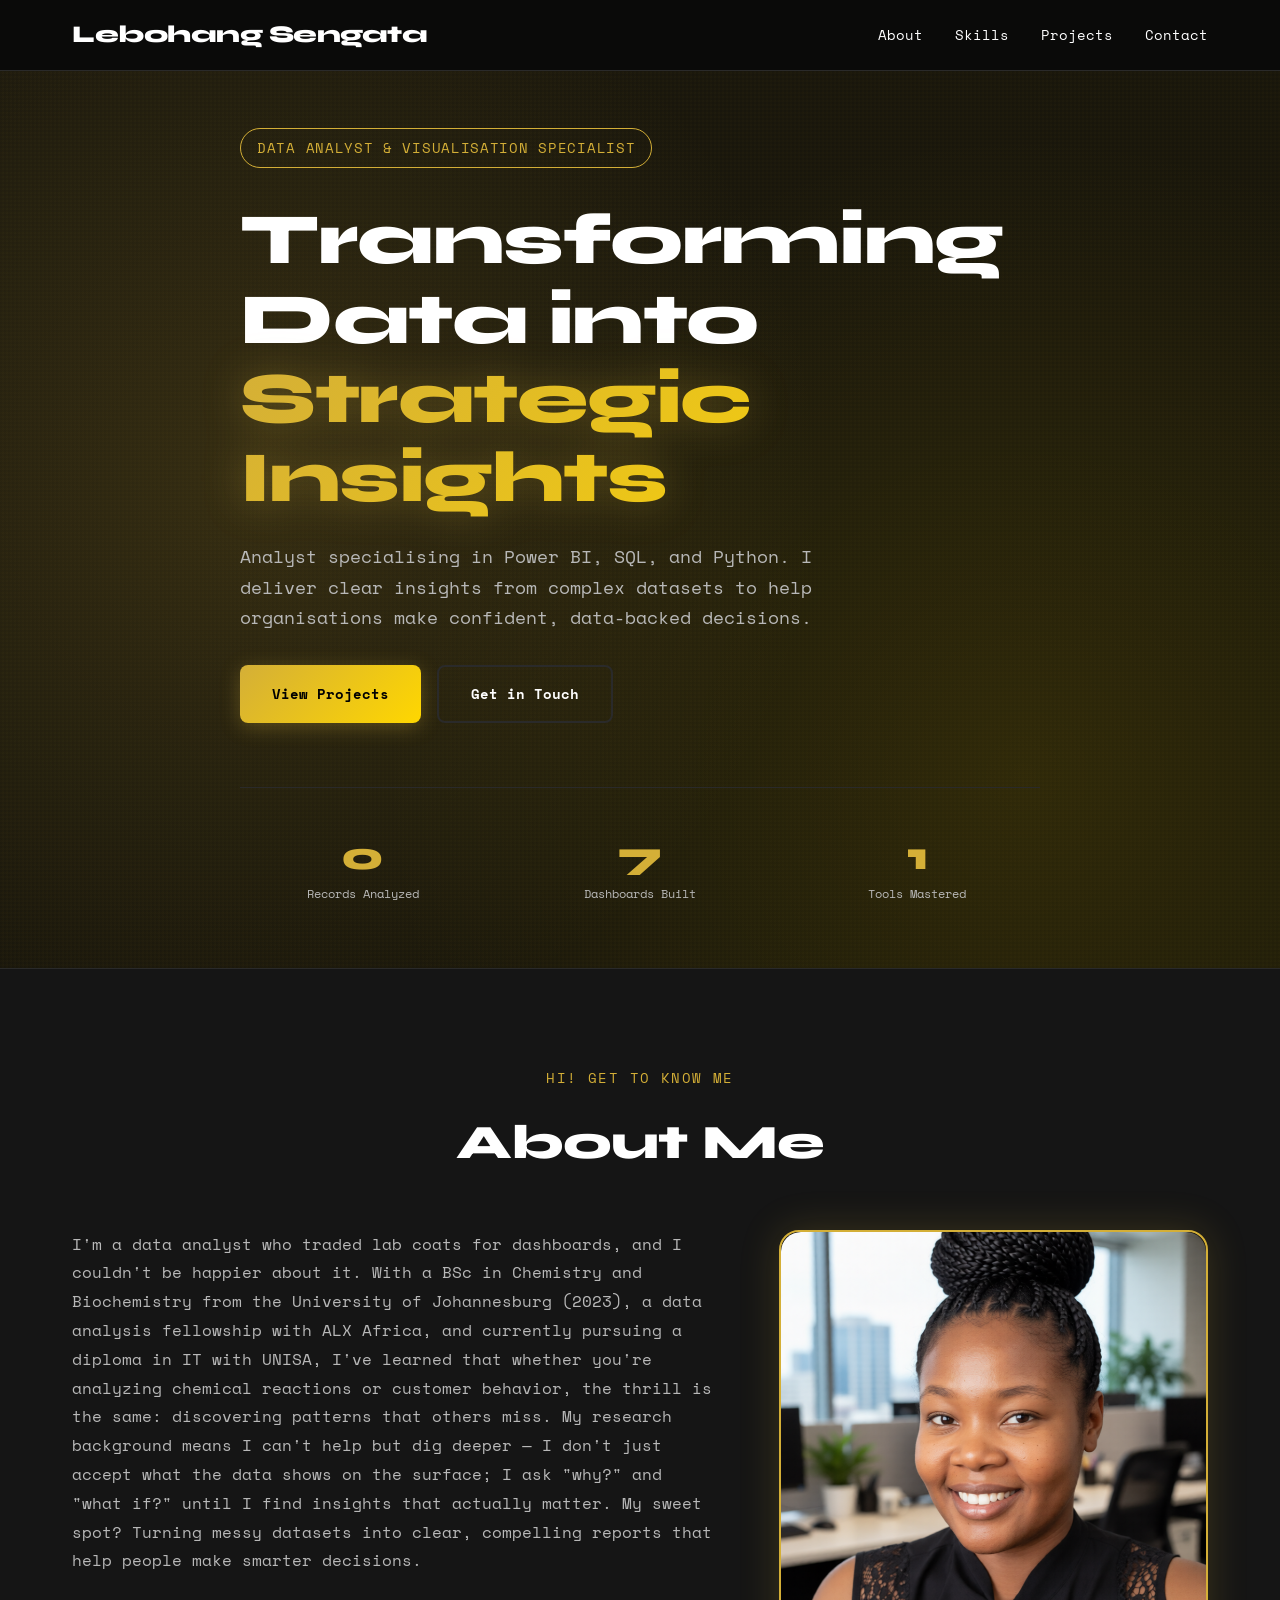
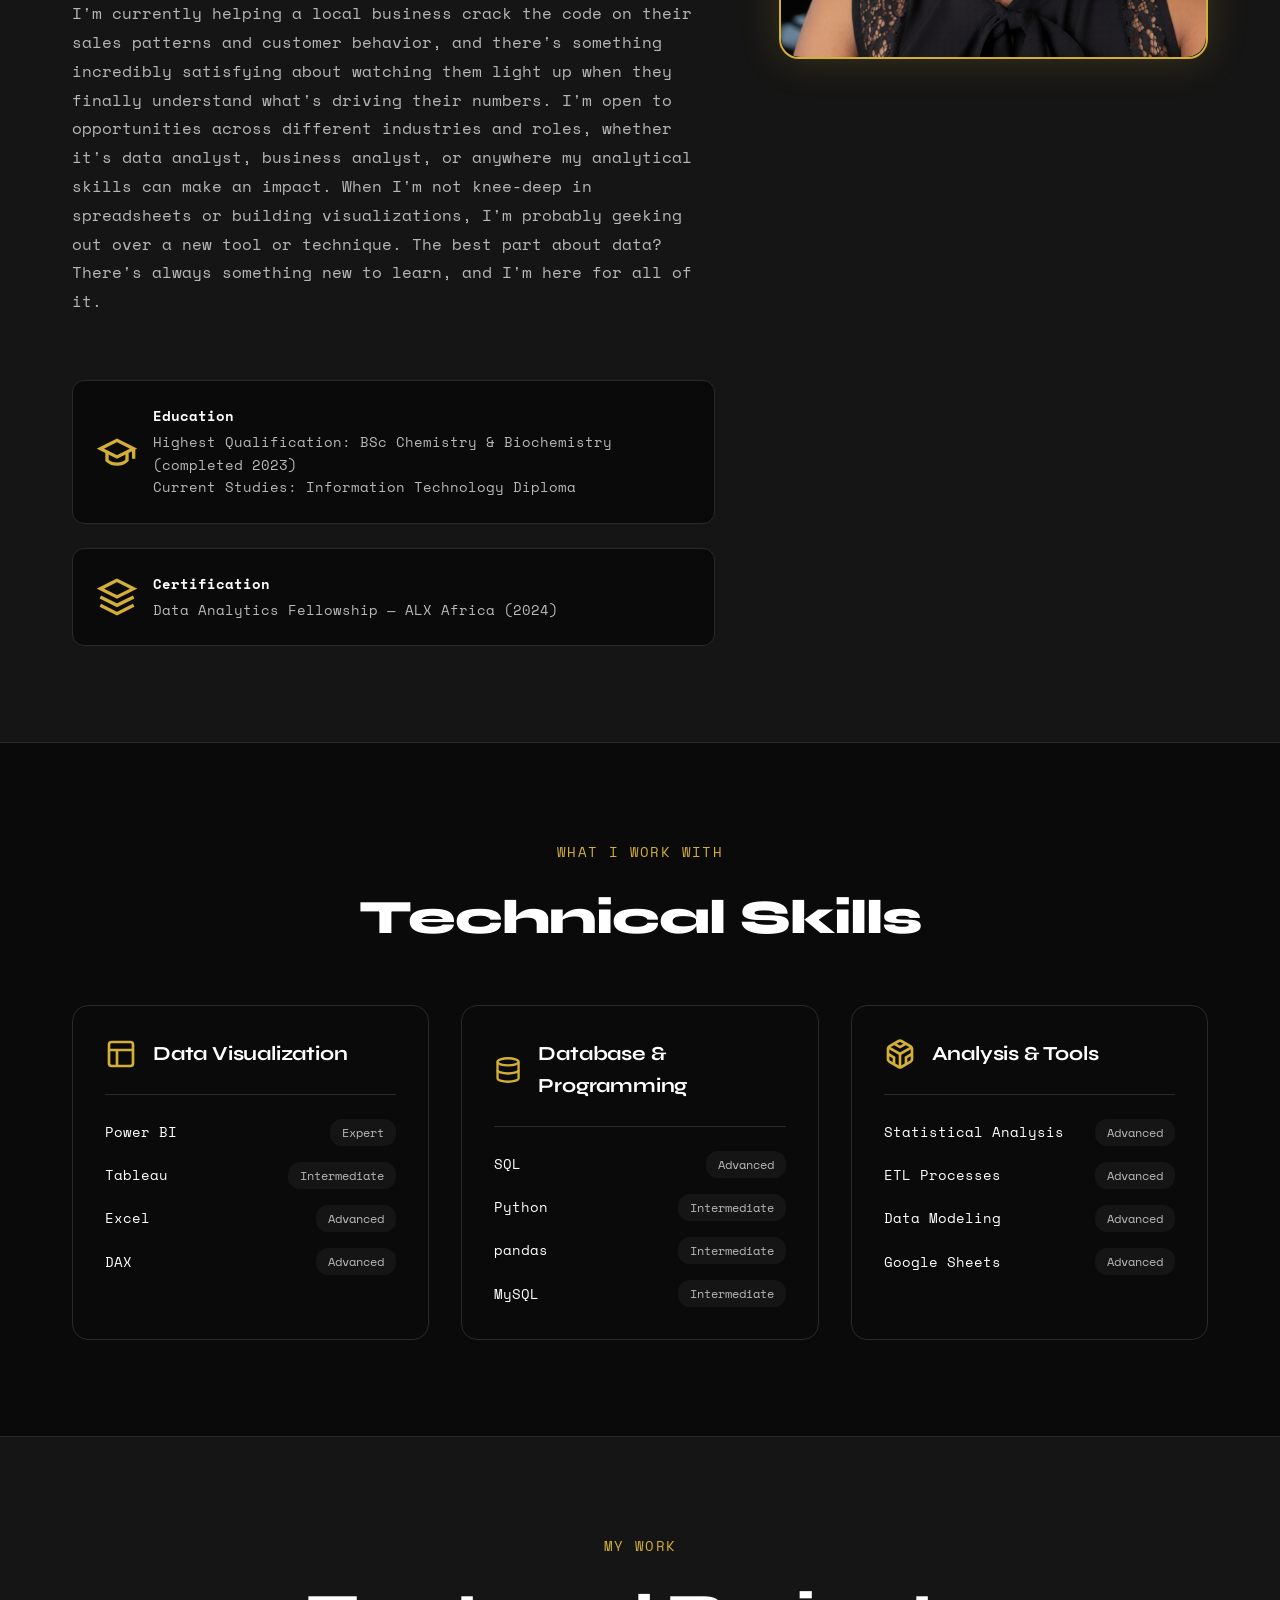
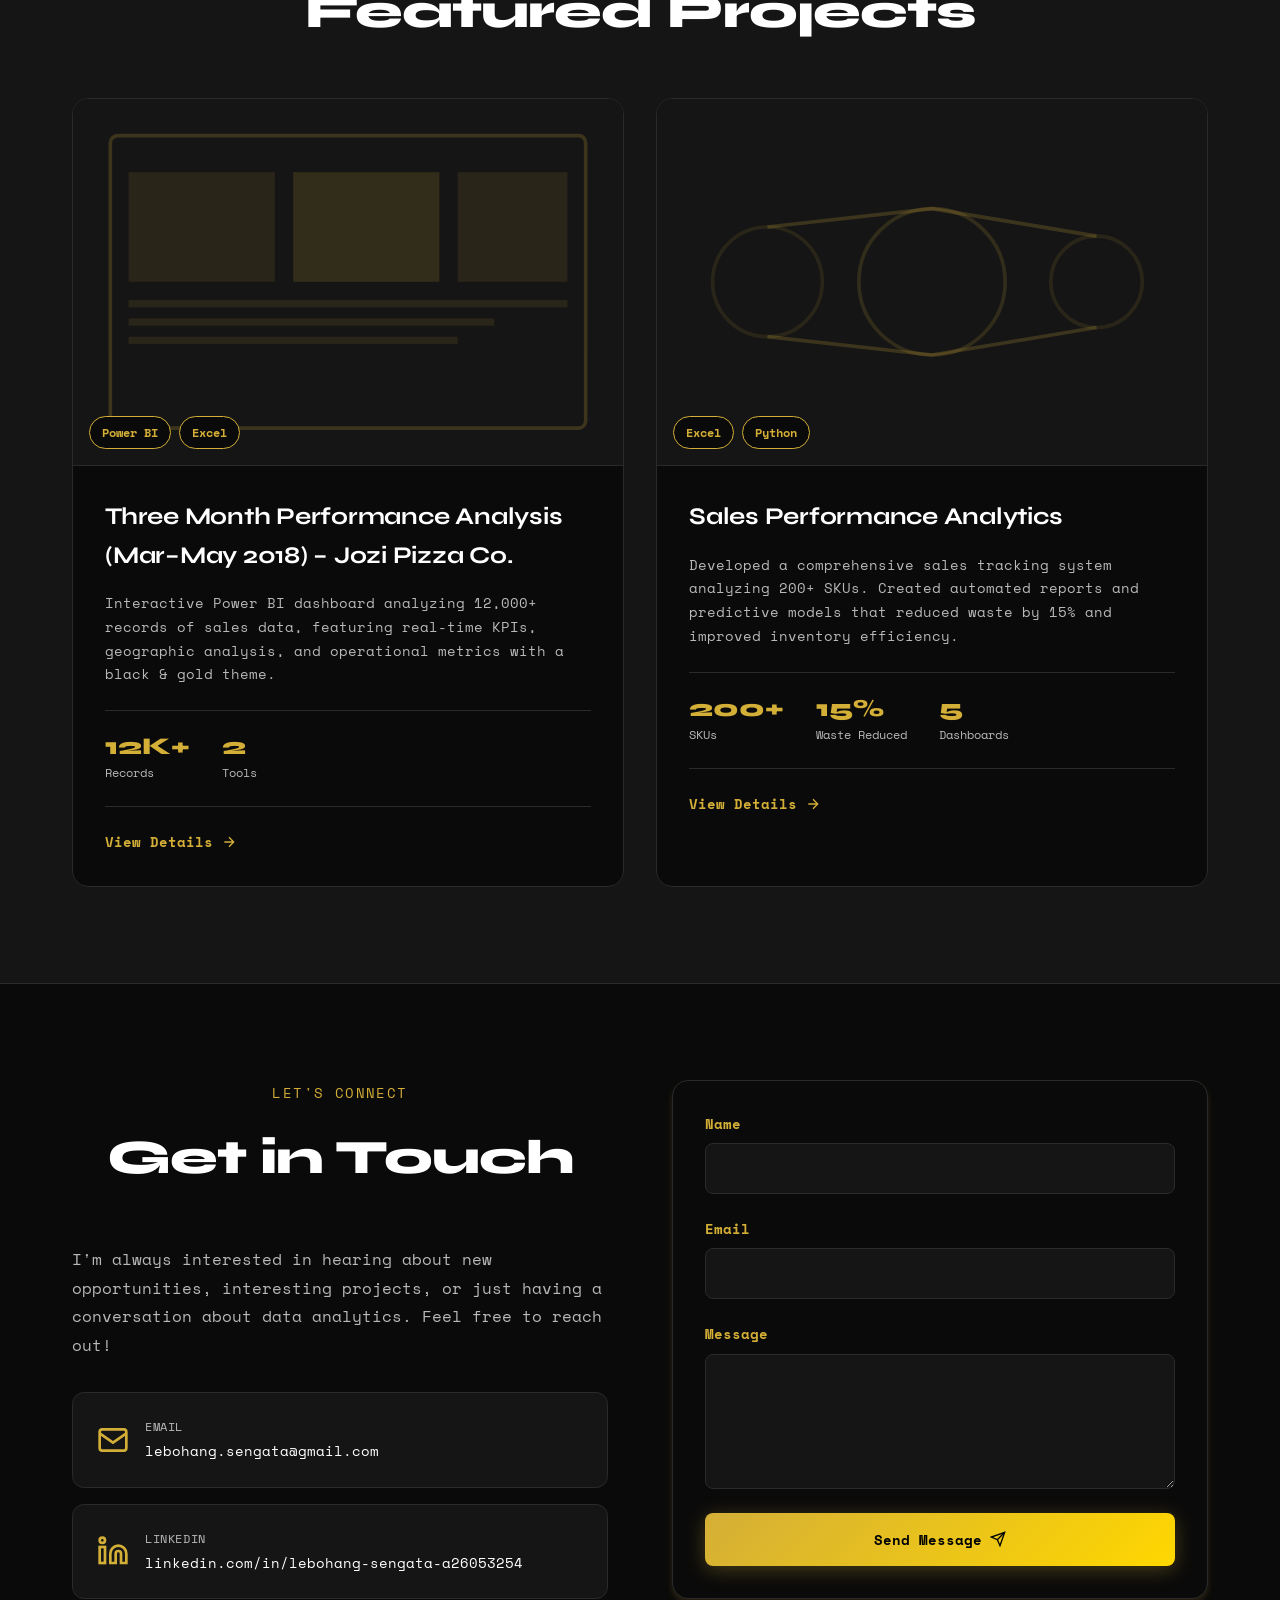
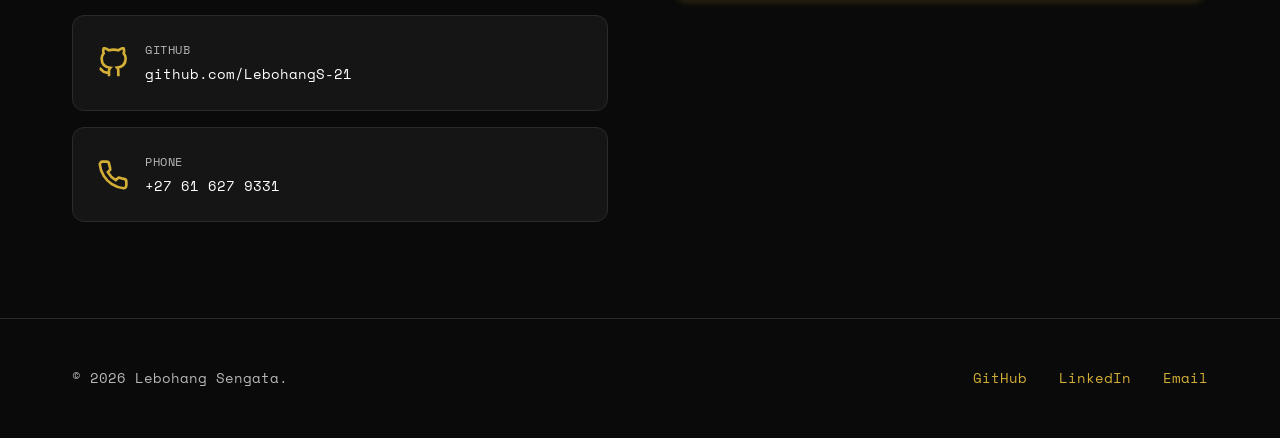
==== commit f93b6fa9: "Add files via upload" ====
--- a/index.html
+++ b/index.html
@@ -3,7 +3,7 @@
 <head>
     <meta charset="UTF-8">
     <meta name="viewport" content="width=device-width, initial-scale=1.0">
-    <title>Your Name - Data Analyst Portfolio</title>
+    <title>Lebohang Sengata - Data Analyst Portfolio</title>
     <link rel="stylesheet" href="styles.css">
     <link href="https://fonts.googleapis.com/css2?family=Space+Mono:wght@400;700&family=Syne:wght@400;600;700;800&display=swap" rel="stylesheet">
 </head>
@@ -11,7 +11,8 @@
     <!-- Navigation -->
     <nav class="nav">
         <div class="nav-container">
-            <a href="#" class="nav-logo">YN</a>
+            <a href="#" class="nav-logo">Lebohang Sengata</a>
+           
             <ul class="nav-menu" id="navMenu">
                 <li><a href="#about" class="nav-link">About</a></li>
                 <li><a href="#skills" class="nav-link">Skills</a></li>
@@ -31,14 +32,14 @@
         <div class="hero-background"></div>
         <div class="container">
             <div class="hero-content">
-                <div class="hero-label">Data Analyst & Visualization Specialist</div>
+                <div class="hero-label">Data Analyst &amp; Visualisation Specialist</div>
                 <h1 class="hero-title">
                     Transforming Data into
-                    <span class="gradient-text">Actionable Insights</span>
+                    <span class="gradient-text">Strategic Insights</span>
                 </h1>
                 <p class="hero-subtitle">
-                    Microsoft certified analyst specializing in Power BI, SQL, and Python. 
-                    I turn complex datasets into clear stories that drive business decisions.
+                    Analyst specialising in Power BI, SQL, and Python. 
+                    I deliver clear insights from complex datasets to help organisations make confident, data-backed decisions.
                 </p>
                 <div class="hero-cta">
                     <a href="#projects" class="btn btn-primary">View Projects</a>
@@ -47,7 +48,7 @@
             </div>
             <div class="hero-stats">
                 <div class="stat-item">
-                    <div class="stat-number">60K+</div>
+                    <div class="stat-number">1K+</div>
                     <div class="stat-label">Records Analyzed</div>
                 </div>
                 <div class="stat-item">
@@ -66,21 +67,24 @@
     <section id="about" class="about">
         <div class="container">
             <div class="section-header">
-                <span class="section-label">Get to know me</span>
+                <span class="section-label">Hi! Get to know me</span>
                 <h2 class="section-title">About Me</h2>
             </div>
             <div class="about-grid">
                 <div class="about-content">
                     <p class="about-text">
-                        I'm a data analyst with a unique background in chemistry and a passion for uncovering 
-                        insights hidden in complex datasets. My scientific training gives me a rigorous approach 
-                        to data analysis, while my business experience helps me translate findings into 
-                        actionable recommendations.
+                        I'm a data analyst who traded lab coats for dashboards, and I couldn't be happier about it. With a BSc in Chemistry and Biochemistry from the University of Johannesburg (2023), a data analysis fellowship with ALX Africa, 
+                        and currently pursuing a diploma in IT with UNISA, I've learned that whether you're analyzing chemical reactions or customer behavior, 
+                        the thrill is the same: discovering patterns that others miss. My research background means I can't help but dig deeper — I don't just accept what the data shows on the surface; I ask "why?" and "what if?" until I find insights that actually matter.
+                        My sweet spot? Turning messy datasets into clear, compelling reports that help people make smarter decisions.
                     </p>
                     <p class="about-text">
-                        Currently pursuing my IT diploma and holding Microsoft Power BI certification (PL-300), 
-                        I specialize in building interactive dashboards and automating reporting processes that 
-                        help businesses make data-driven decisions.
+                        I'm currently helping a local business crack the code on their sales patterns and customer behavior,
+                        and there's something incredibly satisfying about watching them light up when they finally understand what's driving their numbers.
+                        I'm open to opportunities across different industries and roles, whether it's data analyst, business analyst, 
+                        or anywhere my analytical skills can make an impact. When I'm not knee-deep in spreadsheets or building visualizations, 
+                        I'm probably geeking out over a new tool or technique.
+                        The best part about data? There's always something new to learn, and I'm here for all of it.
                     </p>
                     <div class="about-credentials">
                         <div class="credential-item">
@@ -90,7 +94,8 @@
                             </svg>
                             <div>
                                 <div class="credential-title">Education</div>
-                                <div class="credential-desc">BSc Chemistry & IT Diploma</div>
+                                <div class="credential-desc">Highest Qualification: BSc Chemistry &amp; Biochemistry (completed 2023)</div>
+                                <div class="credential-desc">Current Studies: Information Technology Diploma</div>
                             </div>
                         </div>
                         <div class="credential-item">
@@ -100,25 +105,20 @@
                             </svg>
                             <div>
                                 <div class="credential-title">Certification</div>
-                                <div class="credential-desc">Microsoft PL-300</div>
+                                <div class="credential-desc">Data Analytics Fellowship — ALX Africa (2024)</div>
                             </div>
                         </div>
                     </div>
                 </div>
                 <div class="about-image">
                     <div class="image-placeholder">
-                        <svg viewBox="0 0 200 200" fill="none">
-                            <circle cx="100" cy="100" r="90" stroke="currentColor" stroke-width="2" opacity="0.1"/>
-                            <circle cx="100" cy="100" r="60" stroke="currentColor" stroke-width="2" opacity="0.2"/>
-                            <circle cx="100" cy="100" r="30" stroke="currentColor" stroke-width="2" opacity="0.3"/>
-                            <path d="M100 10 L100 190 M10 100 L190 100" stroke="currentColor" stroke-width="1" opacity="0.1"/>
-                        </svg>
-                        <div class="image-label">Your Photo Here</div>
-                    </div>
-                </div>
-            </div>
-        </div>
-    </section>
+                        <img src="My picture.png" alt="Lebohang Sengata" style="width: 100%; height: 100%; object-fit: cover;">
+                    </div>
+                </div>
+            </div>
+        </div>
+    </section>
+
 
     <!-- Skills Section -->
     <section id="skills" class="skills">
@@ -151,7 +151,7 @@
                             <path d="M21 12c0 1.66-4 3-9 3s-9-1.34-9-3"></path>
                             <path d="M3 5v14c0 1.66 4 3 9 3s9-1.34 9-3V5"></path>
                         </svg>
-                        <h3>Database & Programming</h3>
+                        <h3>Database &amp; Programming</h3>
                     </div>
                     <ul class="skill-list">
                         <li><span class="skill-name">SQL</span><span class="skill-level">Advanced</span></li>
@@ -171,7 +171,7 @@
                             <polyline points="3.27 6.96 12 12.01 20.73 6.96"></polyline>
                             <line x1="12" y1="22.08" x2="12" y2="12"></line>
                         </svg>
-                        <h3>Analysis & Tools</h3>
+                        <h3>Analysis &amp; Tools</h3>
                     </div>
                     <ul class="skill-list">
                         <li><span class="skill-name">Statistical Analysis</span><span class="skill-level">Advanced</span></li>
@@ -208,32 +208,26 @@
                         </div>
                         <div class="project-tags">
                             <span class="tag">Power BI</span>
-                            <span class="tag">SQL</span>
+                            <span class="tag">Excel</span>
                         </div>
                     </div>
                     <div class="project-content">
-                        <h3 class="project-title">Water Infrastructure Analysis Dashboard</h3>
+                        <h3 class="project-title">Three Month Performance Analysis (Mar–May 2018) – Jozi Pizza Co.</h3>
                         <p class="project-description">
-                            Interactive Power BI dashboard analyzing 60,000+ records of water access data across 
-                            15 African regions. Identified infrastructure gaps and presented actionable insights 
-                            to stakeholders.
+                            Interactive Power BI dashboard analyzing 12,000+ records of sales data, featuring real-time KPIs, geographic analysis, and operational metrics with a black &amp; gold theme.
                         </p>
                         <div class="project-stats">
                             <div class="project-stat">
-                                <span class="stat-value">60K+</span>
+                                <span class="stat-value">12K+</span>
                                 <span class="stat-label">Records</span>
                             </div>
                             <div class="project-stat">
-                                <span class="stat-value">15</span>
-                                <span class="stat-label">Regions</span>
-                            </div>
-                            <div class="project-stat">
-                                <span class="stat-value">8</span>
-                                <span class="stat-label">Dashboards</span>
+                                <span class="stat-value">2</span>
+                                <span class="stat-label">Tools</span>
                             </div>
                         </div>
                         <div class="project-links">
-                            <a href="#" class="project-link">
+                            <a href="project1.html" class="project-link">
                                 View Details
                                 <svg width="16" height="16" viewBox="0 0 24 24" fill="none" stroke="currentColor" stroke-width="2">
                                     <path d="M5 12h14M12 5l7 7-7 7"/>
@@ -263,7 +257,7 @@
                     <div class="project-content">
                         <h3 class="project-title">Sales Performance Analytics</h3>
                         <p class="project-description">
-                            Developed comprehensive sales tracking system analyzing 200+ SKUs. Created automated 
+                            Developed a comprehensive sales tracking system analyzing 200+ SKUs. Created automated 
                             reports and predictive models that reduced waste by 15% and improved inventory efficiency.
                         </p>
                         <div class="project-stats">
@@ -291,54 +285,7 @@
                     </div>
                 </article>
 
-                <!-- Project 3 -->
-                <article class="project-card">
-                    <div class="project-image">
-                        <div class="project-placeholder">
-                            <svg viewBox="0 0 300 200" fill="none">
-                                <rect x="40" y="140" width="30" height="40" fill="currentColor" opacity="0.1"/>
-                                <rect x="80" y="120" width="30" height="60" fill="currentColor" opacity="0.15"/>
-                                <rect x="120" y="90" width="30" height="90" fill="currentColor" opacity="0.1"/>
-                                <rect x="160" y="110" width="30" height="70" fill="currentColor" opacity="0.15"/>
-                                <rect x="200" y="130" width="30" height="50" fill="currentColor" opacity="0.1"/>
-                                <path d="M55 140 L95 120 L135 90 L175 110 L215 130" stroke="currentColor" stroke-width="2" opacity="0.3"/>
-                            </svg>
-                        </div>
-                        <div class="project-tags">
-                            <span class="tag">SQL</span>
-                            <span class="tag">Power BI</span>
-                        </div>
-                    </div>
-                    <div class="project-content">
-                        <h3 class="project-title">Customer Segmentation Analysis</h3>
-                        <p class="project-description">
-                            Built customer database and performed cohort analysis on 500+ customers. Identified 
-                            high-value segments and retention patterns, improving customer retention by 20%.
-                        </p>
-                        <div class="project-stats">
-                            <div class="project-stat">
-                                <span class="stat-value">500+</span>
-                                <span class="stat-label">Customers</span>
-                            </div>
-                            <div class="project-stat">
-                                <span class="stat-value">20%</span>
-                                <span class="stat-label">Retention ↑</span>
-                            </div>
-                            <div class="project-stat">
-                                <span class="stat-value">3</span>
-                                <span class="stat-label">Segments</span>
-                            </div>
-                        </div>
-                        <div class="project-links">
-                            <a href="#" class="project-link">
-                                View Details
-                                <svg width="16" height="16" viewBox="0 0 24 24" fill="none" stroke="currentColor" stroke-width="2">
-                                    <path d="M5 12h14M12 5l7 7-7 7"/>
-                                </svg>
-                            </a>
-                        </div>
-                    </div>
-                </article>
+        
             </div>
         </div>
     </section>
@@ -357,17 +304,17 @@
                         or just having a conversation about data analytics. Feel free to reach out!
                     </p>
                     <div class="contact-methods">
-                        <a href="mailto:your.email@example.com" class="contact-method">
+                        <a href="mailto:lebohang.sengata@gmail.com" class="contact-method">
                             <svg class="contact-icon" viewBox="0 0 24 24" fill="none" stroke="currentColor" stroke-width="2">
                                 <rect x="2" y="4" width="20" height="16" rx="2"></rect>
                                 <path d="M22 7l-10 7L2 7"></path>
                             </svg>
                             <div>
                                 <div class="contact-label">Email</div>
-                                <div class="contact-value">your.email@example.com</div>
+                                <div class="contact-value">lebohang.sengata@gmail.com</div>
                             </div>
                         </a>
-                        <a href="https://linkedin.com/in/yourprofile" target="_blank" class="contact-method">
+                        <a href="https://linkedin.com/in/lebohang-sengata-a26053254" target="_blank" class="contact-method">
                             <svg class="contact-icon" viewBox="0 0 24 24" fill="none" stroke="currentColor" stroke-width="2">
                                 <path d="M16 8a6 6 0 0 1 6 6v7h-4v-7a2 2 0 0 0-2-2 2 2 0 0 0-2 2v7h-4v-7a6 6 0 0 1 6-6z"></path>
                                 <rect x="2" y="9" width="4" height="12"></rect>
@@ -375,25 +322,25 @@
                             </svg>
                             <div>
                                 <div class="contact-label">LinkedIn</div>
-                                <div class="contact-value">linkedin.com/in/yourprofile</div>
+                                <div class="contact-value">linkedin.com/in/lebohang-sengata-a26053254</div>
                             </div>
                         </a>
-                        <a href="https://github.com/yourusername" target="_blank" class="contact-method">
+                        <a href="https://github.com/LebohangS-21/lebohangS.github.io" target="_blank" class="contact-method">
                             <svg class="contact-icon" viewBox="0 0 24 24" fill="none" stroke="currentColor" stroke-width="2">
                                 <path d="M9 19c-5 1.5-5-2.5-7-3m14 6v-3.87a3.37 3.37 0 0 0-.94-2.61c3.14-.35 6.44-1.54 6.44-7A5.44 5.44 0 0 0 20 4.77 5.07 5.07 0 0 0 19.91 1S18.73.65 16 2.48a13.38 13.38 0 0 0-7 0C6.27.65 5.09 1 5.09 1A5.07 5.07 0 0 0 5 4.77a5.44 5.44 0 0 0-1.5 3.78c0 5.42 3.3 6.61 6.44 7A3.37 3.37 0 0 0 9 18.13V22"></path>
                             </svg>
                             <div>
                                 <div class="contact-label">GitHub</div>
-                                <div class="contact-value">github.com/yourusername</div>
+                                <div class="contact-value">github.com/LebohangS-21</div>
                             </div>
                         </a>
-                        <a href="tel:+27XXXXXXXXX" class="contact-method">
+                        <a href="tel:+27616279331" class="contact-method">
                             <svg class="contact-icon" viewBox="0 0 24 24" fill="none" stroke="currentColor" stroke-width="2">
                                 <path d="M22 16.92v3a2 2 0 0 1-2.18 2 19.79 19.79 0 0 1-8.63-3.07 19.5 19.5 0 0 1-6-6 19.79 19.79 0 0 1-3.07-8.67A2 2 0 0 1 4.11 2h3a2 2 0 0 1 2 1.72 12.84 12.84 0 0 0 .7 2.81 2 2 0 0 1-.45 2.11L8.09 9.91a16 16 0 0 0 6 6l1.27-1.27a2 2 0 0 1 2.11-.45 12.84 12.84 0 0 0 2.81.7A2 2 0 0 1 22 16.92z"></path>
                             </svg>
                             <div>
                                 <div class="contact-label">Phone</div>
-                                <div class="contact-value">+27 XX XXX XXXX</div>
+                                <div class="contact-value">+27 61 627 9331</div>
                             </div>
                         </a>
                     </div>
@@ -429,11 +376,11 @@
     <footer class="footer">
         <div class="container">
             <div class="footer-content">
-                <p>&copy; 2026 Your Name. Built with data and design.</p>
+                <p>&copy; 2026 Lebohang Sengata.</p>
                 <div class="footer-links">
-                    <a href="https://github.com/yourusername" target="_blank">GitHub</a>
-                    <a href="https://linkedin.com/in/yourprofile" target="_blank">LinkedIn</a>
-                    <a href="mailto:your.email@example.com">Email</a>
+                    <a href="https://github.com/LebohangS-21/lebohangS.github.io" target="_blank">GitHub</a>
+                    <a href="https://www.linkedin.com/in/lebohang-sengata-a26053254" target="_blank">LinkedIn</a>
+                    <a href="mailto:lebohang.sengata@gmail.com">Email</a>
                 </div>
             </div>
         </div>
--- a/styles.css
+++ b/styles.css
@@ -329,9 +329,15 @@
 
 .about-grid {
     display: grid;
-    grid-template-columns: 1fr 1fr;
+    grid-template-columns: 1.2fr 0.8fr;
     gap: 4rem;
-    align-items: center;
+    align-items: start;
+}
+
+.about-content {
+    display: flex;
+    flex-direction: column;
+    gap: 0;
 }
 
 .about-text {
@@ -345,7 +351,7 @@
     display: flex;
     flex-direction: column;
     gap: 1.5rem;
-    margin-top: 2rem;
+    margin-top: 2.5rem;
 }
 
 .credential-item {
@@ -384,8 +390,17 @@
     color: var(--color-text-light);
 }
 
+.image-placeholder img {
+    width: 100%;
+    height: 100%;
+    object-fit: cover;
+    border-radius: 20px;
+}
+
 .about-image {
     position: relative;
+    position: sticky;
+    top: 120px;
 }
 
 .image-placeholder {
@@ -879,6 +894,17 @@
         gap: 3rem;
     }
     
+    .about-image {
+        position: relative;
+        top: 0;
+        order: -1;
+    }
+    
+    .about-image .image-placeholder {
+        max-width: 400px;
+        margin: 0 auto;
+    }
+    
     .projects-grid {
         grid-template-columns: 1fr;
     }
